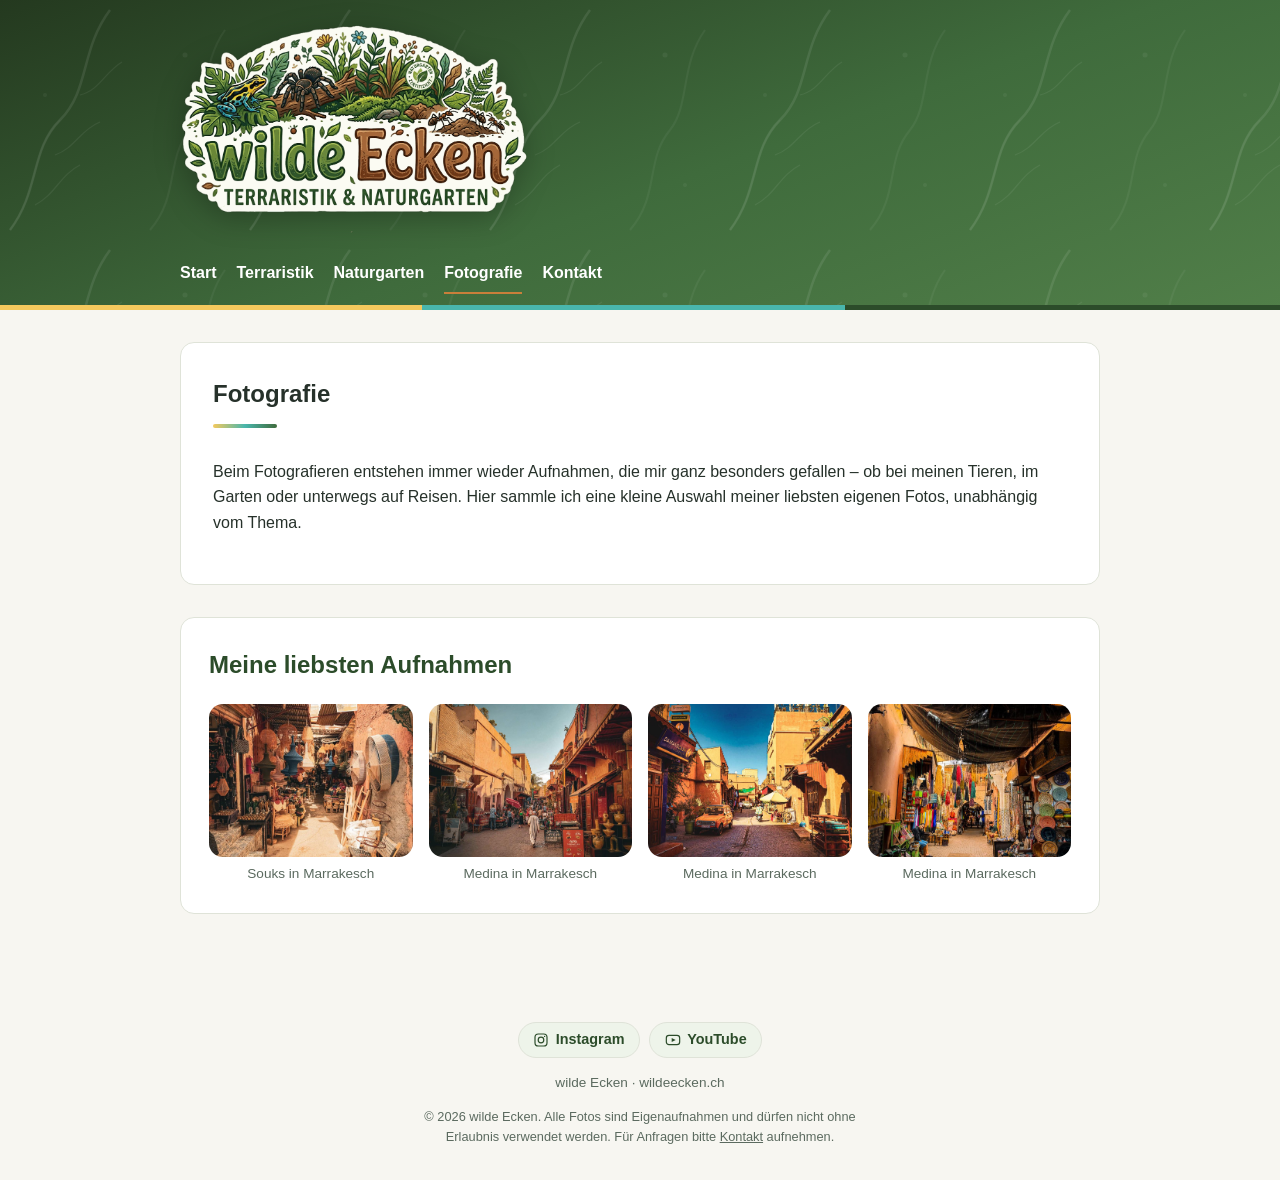
==== fotografie.html @ 487b08b1 "Add fourth Medina in Marrakesch photo, filling the Fotografie gallery Co-Authored-By: Claude Sonnet " ====
<!DOCTYPE html>
<html lang="de">
<head>
  <meta charset="UTF-8">
  <title>Fotografie – wilde Ecken</title>
  <meta name="viewport" content="width=device-width, initial-scale=1.0">
  <meta name="description" content="Eine Auswahl meiner liebsten eigenen Fotos – von Tieren und Pflanzen bis zu Reisen und anderen besonderen Momenten.">
  <link rel="canonical" href="https://wildeecken.ch/fotografie.html">
  <meta property="og:type" content="website">
  <meta property="og:site_name" content="wilde Ecken">
  <meta property="og:locale" content="de_CH">
  <meta property="og:url" content="https://wildeecken.ch/fotografie.html">
  <meta property="og:title" content="Fotografie – wilde Ecken">
  <meta property="og:description" content="Eine Auswahl meiner liebsten eigenen Fotos – von Tieren und Pflanzen bis zu Reisen und anderen besonderen Momenten.">
  <meta property="og:image" content="https://wildeecken.ch/images/og-image.jpg">
  <meta property="og:image:width" content="1200">
  <meta property="og:image:height" content="630">
  <meta name="twitter:card" content="summary_large_image">
  <meta name="twitter:title" content="Fotografie – wilde Ecken">
  <meta name="twitter:description" content="Eine Auswahl meiner liebsten eigenen Fotos – von Tieren und Pflanzen bis zu Reisen und anderen besonderen Momenten.">
  <meta name="twitter:image" content="https://wildeecken.ch/images/og-image.jpg">
  <link rel="stylesheet" href="style.css">
  <script src="lightbox.js" defer></script>
</head>
<body>
  <h1 class="visually-hidden">Fotografie – wilde Ecken: Lieblingsfotos von Tieren, Pflanzen und Naturmomenten</h1>
  <header class="site-header">
    <div class="header-inner">
      <a class="site-logo" href="index.html">
        <img src="images/logo.png" alt="wilde Ecken – Terraristik &amp; Naturgarten">
      </a>
      <nav class="main-nav" aria-label="Hauptnavigation">
        <ul>
          <li><a href="index.html">Start</a></li>
          <li><a href="hobby.html">Terraristik</a></li>
          <li><a href="naturgarten.html">Naturgarten</a></li>
          <li><a href="fotografie.html" aria-current="page">Fotografie</a></li>
          <li><a href="kontakt.html">Kontakt</a></li>
        </ul>
      </nav>
    </div>
  </header>

  <main>
    <section class="hero">
      <h2>Fotografie</h2>
      <p>
        Beim Fotografieren entstehen immer wieder Aufnahmen, die mir ganz
        besonders gefallen – ob bei meinen Tieren, im Garten oder unterwegs
        auf Reisen. Hier sammle ich eine kleine Auswahl meiner liebsten
        eigenen Fotos, unabhängig vom Thema.
      </p>
    </section>

    <section class="content-block">
      <h2>Meine liebsten Aufnahmen</h2>
      <div class="gallery">
        <figure>
          <img src="images/fotografie/foto-1.jpg" alt="Souks in Marrakesch">
          <figcaption>Souks in Marrakesch</figcaption>
        </figure>
        <figure>
          <img src="images/fotografie/foto-2.jpg" alt="Medina in Marrakesch">
          <figcaption>Medina in Marrakesch</figcaption>
        </figure>
        <figure>
          <img src="images/fotografie/foto-3.jpg" alt="Medina in Marrakesch">
          <figcaption>Medina in Marrakesch</figcaption>
        </figure>
        <figure>
          <img src="images/fotografie/foto-4.jpg" alt="Medina in Marrakesch">
          <figcaption>Medina in Marrakesch</figcaption>
        </figure>
      </div>
    </section>
  </main>

  <footer class="site-footer">
    <p class="social-links">
      <a class="badge" href="https://www.instagram.com/boebe83" target="_blank" rel="noopener"><svg class="badge-icon" viewBox="0 0 24 24" width="16" height="16" fill="none" stroke="currentColor" stroke-width="1.8" aria-hidden="true"><rect x="3" y="3" width="18" height="18" rx="5"/><circle cx="12" cy="12" r="4.2"/><circle cx="17.4" cy="6.6" r="1" fill="currentColor" stroke="none"/></svg>Instagram</a>
      <a class="badge" href="https://www.youtube.com/@boebe83" target="_blank" rel="noopener"><svg class="badge-icon" viewBox="0 0 24 24" width="16" height="16" fill="none" stroke="currentColor" stroke-width="1.8" aria-hidden="true"><rect x="2" y="5" width="20" height="14" rx="4"/><path d="M10 9l6 3-6 3z" fill="currentColor" stroke="none"/></svg>YouTube</a>
    </p>
    <p>wilde Ecken · wildeecken.ch</p>
    <p class="copyright-note">© 2026 wilde Ecken. Alle Fotos sind Eigenaufnahmen und dürfen nicht ohne Erlaubnis verwendet werden. Für Anfragen bitte <a href="kontakt.html">Kontakt</a> aufnehmen.</p>
  </footer>
</body>
</html>
---- style.css ----
:root {
  --color-bg: #f7f6f1;
  --color-surface: #ffffff;
  --color-text: #26312a;
  --color-muted: #5b6a5f;
  --color-primary: #3f6b3c;
  --color-primary-dark: #2c4c2a;
  --color-accent: #c97f3a;
  --color-border: #dfe3d8;
  --radius: 14px;
  --max-width: 960px;
}

* {
  box-sizing: border-box;
}

.visually-hidden {
  position: absolute;
  width: 1px;
  height: 1px;
  padding: 0;
  margin: -1px;
  overflow: hidden;
  clip: rect(0, 0, 0, 0);
  white-space: nowrap;
  border: 0;
}

body {
  margin: 0;
  font-family: "Segoe UI", Roboto, Helvetica, Arial, sans-serif;
  background: var(--color-bg);
  color: var(--color-text);
  line-height: 1.6;
}

a {
  color: var(--color-primary-dark);
}

header.site-header {
  position: relative;
  background: linear-gradient(160deg, #24391f 0%, #3f6b3c 55%, #517f49 100%);
  color: #fff;
  overflow: hidden;
  isolation: isolate;
}

header.site-header::before {
  content: "";
  position: absolute;
  inset: 0;
  z-index: 0;
  background-image: url("data:image/svg+xml,%3Csvg%20xmlns%3D%27http%3A//www.w3.org/2000/svg%27%20width%3D%27240%27%20height%3D%27240%27%3E%0A%3Cpath%20d%3D%27M10%20230%20C%2040%20190%2C%2030%20150%2C%2060%20120%20C%2090%2090%2C%2080%2050%2C%20110%2010%27%20stroke%3D%27%23ffffff%27%20stroke-width%3D%272.5%27%20fill%3D%27none%27%20opacity%3D%270.55%27/%3E%0A%3Cpath%20d%3D%27M10%20230%20C%2040%20190%2C%2030%20150%2C%2060%20120%27%20stroke%3D%27%23ffffff%27%20stroke-width%3D%271.5%27%20fill%3D%27none%27%20opacity%3D%270.4%27/%3E%0A%3Cpath%20d%3D%27M35%20205%20C%2055%20195%2C%2060%20175%2C%2080%20165%27%20stroke%3D%27%23ffffff%27%20stroke-width%3D%271.2%27%20fill%3D%27none%27%20opacity%3D%270.4%27/%3E%0A%3Cpath%20d%3D%27M55%20155%20C%2075%20148%2C%2080%20130%2C%20100%20122%27%20stroke%3D%27%23ffffff%27%20stroke-width%3D%271.2%27%20fill%3D%27none%27%20opacity%3D%270.4%27/%3E%0A%3Cpath%20d%3D%27M80%2095%20C%20100%2090%2C%20105%2072%2C%20122%2062%27%20stroke%3D%27%23ffffff%27%20stroke-width%3D%271.2%27%20fill%3D%27none%27%20opacity%3D%270.4%27/%3E%0A%3Cpath%20d%3D%27M150%20230%20C%20180%20195%2C%20165%20160%2C%20190%20130%20C%20210%20105%2C%20200%2065%2C%20225%2030%27%20stroke%3D%27%23ffffff%27%20stroke-width%3D%272%27%20fill%3D%27none%27%20opacity%3D%270.3%27/%3E%0A%3Ccircle%20cx%3D%27185%27%20cy%3D%2755%27%20r%3D%272.5%27%20fill%3D%27%23ffffff%27%20opacity%3D%270.35%27/%3E%0A%3Ccircle%20cx%3D%2745%27%20cy%3D%2795%27%20r%3D%272%27%20fill%3D%27%23ffffff%27%20opacity%3D%270.3%27/%3E%0A%3Ccircle%20cx%3D%27205%27%20cy%3D%27185%27%20r%3D%272%27%20fill%3D%27%23ffffff%27%20opacity%3D%270.3%27/%3E%0A%3C/svg%3E");
  background-size: 240px 240px;
  opacity: 0.16;
  pointer-events: none;
}

header.site-header::after {
  content: "";
  position: absolute;
  left: 0;
  right: 0;
  bottom: 0;
  height: 5px;
  background: linear-gradient(90deg, #f4c95d 0%, #f4c95d 33%, #49b6ac 33%, #49b6ac 66%, #2c4c2a 66%);
}

.header-inner {
  position: relative;
  z-index: 1;
  max-width: var(--max-width);
  margin: 0 auto;
  padding: 1.5rem 1.25rem 1rem;
}

.site-logo {
  display: inline-block;
  margin: 0 0 0.75rem;
}

.site-logo img {
  display: block;
  height: 210px;
  width: auto;
  filter: drop-shadow(0 6px 14px rgba(0, 0, 0, 0.25));
}

nav.main-nav ul {
  list-style: none;
  display: flex;
  flex-wrap: wrap;
  gap: 0.5rem 1.25rem;
  margin: 0;
  padding: 0;
}

nav.main-nav a {
  display: inline-block;
  padding: 0.4rem 0;
  color: #fff;
  text-decoration: none;
  font-weight: 600;
  border-bottom: 2px solid transparent;
}

nav.main-nav a:hover,
nav.main-nav a[aria-current="page"] {
  border-bottom-color: var(--color-accent);
}

main {
  max-width: var(--max-width);
  margin: 0 auto;
  padding: 2rem 1.25rem 3rem;
}

body.home {
  background-color: var(--color-bg);
  background-image:
    radial-gradient(circle at 8% 15%, rgba(244, 201, 93, 0.28), transparent 42%),
    radial-gradient(circle at 92% 12%, rgba(73, 182, 172, 0.24), transparent 46%),
    radial-gradient(circle at 85% 85%, rgba(63, 107, 60, 0.2), transparent 48%),
    radial-gradient(circle at 10% 88%, rgba(224, 112, 58, 0.16), transparent 42%);
  background-attachment: fixed;
}

.hero {
  position: relative;
  background: var(--color-surface);
  border: 1px solid var(--color-border);
  border-radius: var(--radius);
  padding: 2rem;
  margin-bottom: 2rem;
}

.hero h2 {
  margin-top: 0;
  padding-bottom: 0.7rem;
}

.hero h2::after {
  content: "";
  display: block;
  width: 64px;
  height: 4px;
  margin-top: 0.65rem;
  border-radius: 2px;
  background: linear-gradient(90deg, #f4c95d, #49b6ac, #3f6b3c);
}

.card-grid {
  display: grid;
  grid-template-columns: repeat(auto-fit, minmax(240px, 1fr));
  gap: 1.5rem;
  margin: 2rem 0;
}

.card {
  background: var(--color-surface);
  border: 1px solid var(--color-border);
  border-radius: var(--radius);
  padding: 0;
  overflow: hidden;
  text-decoration: none;
  color: var(--color-text);
  display: block;
  transition: transform 0.15s ease, box-shadow 0.15s ease;
}

.card-image {
  display: block;
  width: 100%;
  aspect-ratio: 16 / 9;
  object-fit: cover;
  object-position: center top;
}

.card-hobby .card-image {
  object-position: center bottom;
}

.card-body {
  padding: 1.5rem;
  border-top: 3px solid var(--card-accent, var(--color-accent));
}

.card-body h3 {
  display: flex;
  align-items: center;
  gap: 0.5rem;
}

.card-body h3::before {
  content: "";
  display: inline-block;
  width: 10px;
  height: 10px;
  flex-shrink: 0;
  border-radius: 50%;
  background: var(--card-accent, var(--color-accent));
}

.card-hobby {
  --card-accent: #e0703a;
}

.card-naturgarten {
  --card-accent: #2f8f86;
}

.card-fotografie {
  --card-accent: #c9972e;
}

.card-hobby:hover {
  box-shadow: 0 10px 24px rgba(224, 112, 58, 0.25);
}

.card-naturgarten:hover {
  box-shadow: 0 10px 24px rgba(47, 143, 134, 0.25);
}

.card-fotografie:hover {
  box-shadow: 0 10px 24px rgba(201, 151, 46, 0.25);
}

.card:hover {
  transform: translateY(-2px);
  box-shadow: 0 8px 20px rgba(43, 61, 45, 0.12);
}

.card h3 {
  margin-top: 0;
  color: var(--color-primary-dark);
}

section.content-block {
  background: var(--color-surface);
  border: 1px solid var(--color-border);
  border-radius: var(--radius);
  padding: 1.75rem;
  margin-bottom: 1.75rem;
}

section.content-block h2 {
  margin-top: 0;
  color: var(--color-primary-dark);
}

.badge {
  display: inline-flex;
  align-items: center;
  gap: 0.4rem;
  background: #eef4ea;
  color: var(--color-primary-dark);
  border: 1px solid var(--color-border);
  border-radius: 999px;
  padding: 0.35rem 0.9rem;
  font-size: 0.9rem;
  font-weight: 600;
  margin-bottom: 1rem;
  text-decoration: none;
}

.badge-icon {
  flex-shrink: 0;
}

a.badge:hover,
a.badge:focus-visible {
  background: #e3ecdd;
  border-color: var(--color-primary);
}

.species-label {
  margin: 1rem 0 0.5rem;
  font-weight: 600;
  font-size: 0.9rem;
  color: var(--color-muted);
  text-transform: uppercase;
  letter-spacing: 0.03em;
}

.species-list {
  list-style: none;
  display: flex;
  flex-wrap: wrap;
  gap: 0.5rem 0.6rem;
  margin: 0 0 0.5rem;
  padding: 0;
}

.species-list li {
  background: var(--color-bg);
  border: 1px solid var(--color-border);
  border-radius: 999px;
  padding: 0.35rem 0.9rem;
  font-size: 0.9rem;
  color: var(--color-primary-dark);
}

.gallery {
  display: grid;
  grid-template-columns: repeat(auto-fill, minmax(180px, 1fr));
  gap: 1rem;
  margin-top: 1rem;
  align-items: start;
}

.gallery-placeholder {
  aspect-ratio: 4 / 3;
  border: 2px dashed var(--color-border);
  border-radius: var(--radius);
  display: flex;
  align-items: center;
  justify-content: center;
  text-align: center;
  padding: 0.75rem;
  color: var(--color-muted);
  font-size: 0.85rem;
  background: repeating-linear-gradient(
    45deg,
    #f0efe9,
    #f0efe9 10px,
    #e9e8e0 10px,
    #e9e8e0 20px
  );
}

.gallery img {
  width: 100%;
  aspect-ratio: 4 / 3;
  object-fit: cover;
  border-radius: var(--radius);
  display: block;
}

.gallery figure {
  margin: 0;
}

.gallery figcaption {
  margin-top: 0.4rem;
  text-align: center;
  font-size: 0.85rem;
  color: var(--color-muted);
}

.lightbox {
  display: none;
  position: fixed;
  inset: 0;
  z-index: 100;
  background: rgba(20, 26, 20, 0.92);
  padding: 2rem 1.25rem;
  align-items: center;
  justify-content: center;
  flex-direction: column;
  gap: 0.75rem;
}

.lightbox.is-open {
  display: flex;
}

.lightbox-image {
  max-width: 100%;
  max-height: 80vh;
  object-fit: contain;
  border-radius: var(--radius);
}

.lightbox-caption {
  color: #f2f4ef;
  font-size: 0.95rem;
  margin: 0;
  text-align: center;
}

.lightbox-close {
  position: absolute;
  top: 1rem;
  right: 1.25rem;
  background: rgba(255, 255, 255, 0.12);
  color: #fff;
  border: none;
  border-radius: 999px;
  width: 2.5rem;
  height: 2.5rem;
  font-size: 1.5rem;
  line-height: 1;
  cursor: pointer;
}

.lightbox-close:hover,
.lightbox-close:focus-visible {
  background: rgba(255, 255, 255, 0.24);
}

.lightbox-nav {
  position: absolute;
  top: 50%;
  transform: translateY(-50%);
  background: rgba(255, 255, 255, 0.12);
  color: #fff;
  border: none;
  border-radius: 999px;
  width: 2.75rem;
  height: 2.75rem;
  font-size: 1.1rem;
  line-height: 1;
  cursor: pointer;
  display: flex;
  align-items: center;
  justify-content: center;
}

.lightbox-nav:hover,
.lightbox-nav:focus-visible {
  background: rgba(255, 255, 255, 0.24);
}

.lightbox-nav[hidden] {
  display: none;
}

.lightbox-prev {
  left: 0.75rem;
}

.lightbox-next {
  right: 0.75rem;
}

.contact-form {
  display: flex;
  flex-direction: column;
  gap: 1.25rem;
  max-width: 480px;
}

.form-field {
  display: flex;
  flex-direction: column;
  gap: 0.4rem;
}

.form-field label {
  font-weight: 600;
  color: var(--color-primary-dark);
  font-size: 0.95rem;
}

.form-field input,
.form-field textarea {
  font: inherit;
  padding: 0.65rem 0.8rem;
  border: 1px solid var(--color-border);
  border-radius: 10px;
  background: var(--color-bg);
  color: var(--color-text);
  resize: vertical;
}

.form-field input:focus,
.form-field textarea:focus {
  outline: 2px solid var(--color-primary);
  outline-offset: 1px;
}

.button-primary {
  align-self: flex-start;
  font: inherit;
  font-weight: 600;
  background: var(--color-primary);
  color: #fff;
  border: none;
  border-radius: 999px;
  padding: 0.75rem 1.75rem;
  cursor: pointer;
  transition: background 0.15s ease, transform 0.15s ease;
}

.button-primary:hover {
  background: var(--color-primary-dark);
  transform: translateY(-1px);
}

.form-hint {
  margin: 0;
  font-size: 0.85rem;
  color: var(--color-muted);
}

footer.site-footer {
  text-align: center;
  color: var(--color-muted);
  font-size: 0.85rem;
  padding: 2rem 1.25rem;
}

footer.site-footer .social-links {
  display: flex;
  justify-content: center;
  gap: 0.6rem;
  margin: 0 0 0.75rem;
}

footer.site-footer .social-links .badge {
  margin-bottom: 0;
}

footer.site-footer .copyright-note {
  margin: 0.5rem 0 0;
  font-size: 0.8rem;
  max-width: 480px;
  margin-left: auto;
  margin-right: auto;
}

footer.site-footer .copyright-note a {
  color: inherit;
  text-decoration: underline;
}
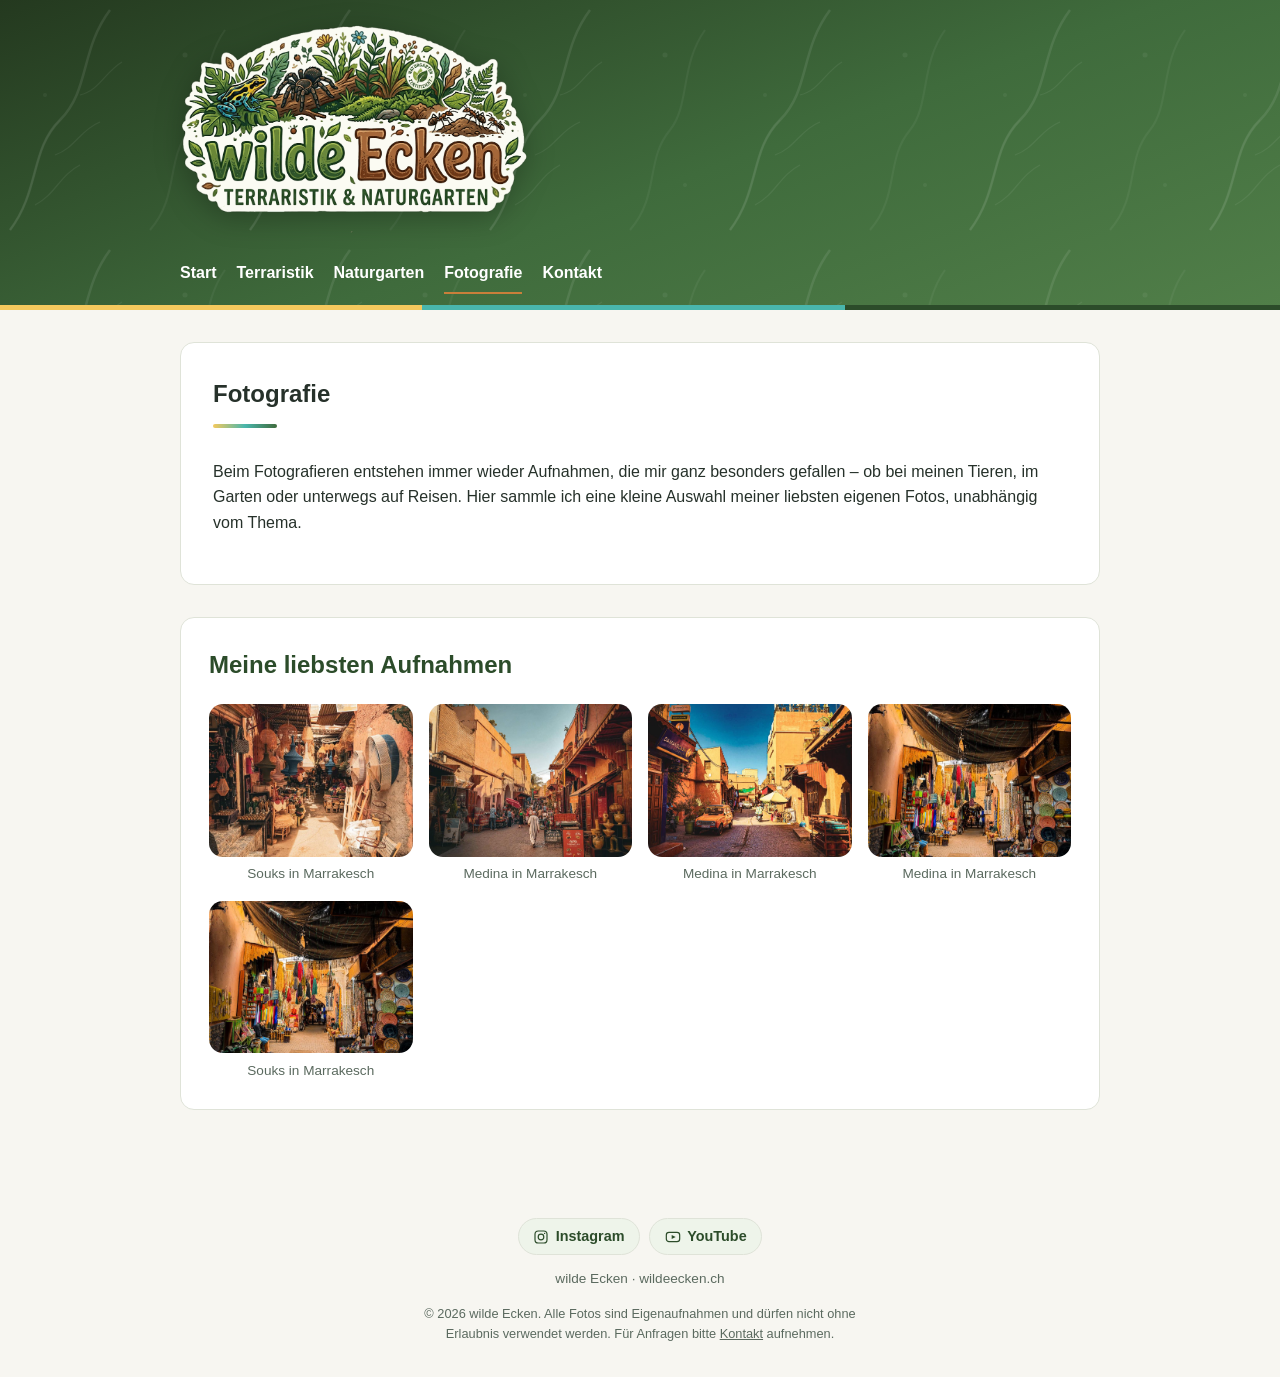
==== commit 51e49d25: "Add second Souks in Marrakesch photo to Fotografie gallery Co-Authored-By: Claude Sonnet 5 <noreply@" ====
--- a/fotografie.html
+++ b/fotografie.html
@@ -71,6 +71,10 @@
           <img src="images/fotografie/foto-4.jpg" alt="Medina in Marrakesch">
           <figcaption>Medina in Marrakesch</figcaption>
         </figure>
+        <figure>
+          <img src="images/fotografie/foto-5.jpg" alt="Souks in Marrakesch">
+          <figcaption>Souks in Marrakesch</figcaption>
+        </figure>
       </div>
     </section>
   </main>
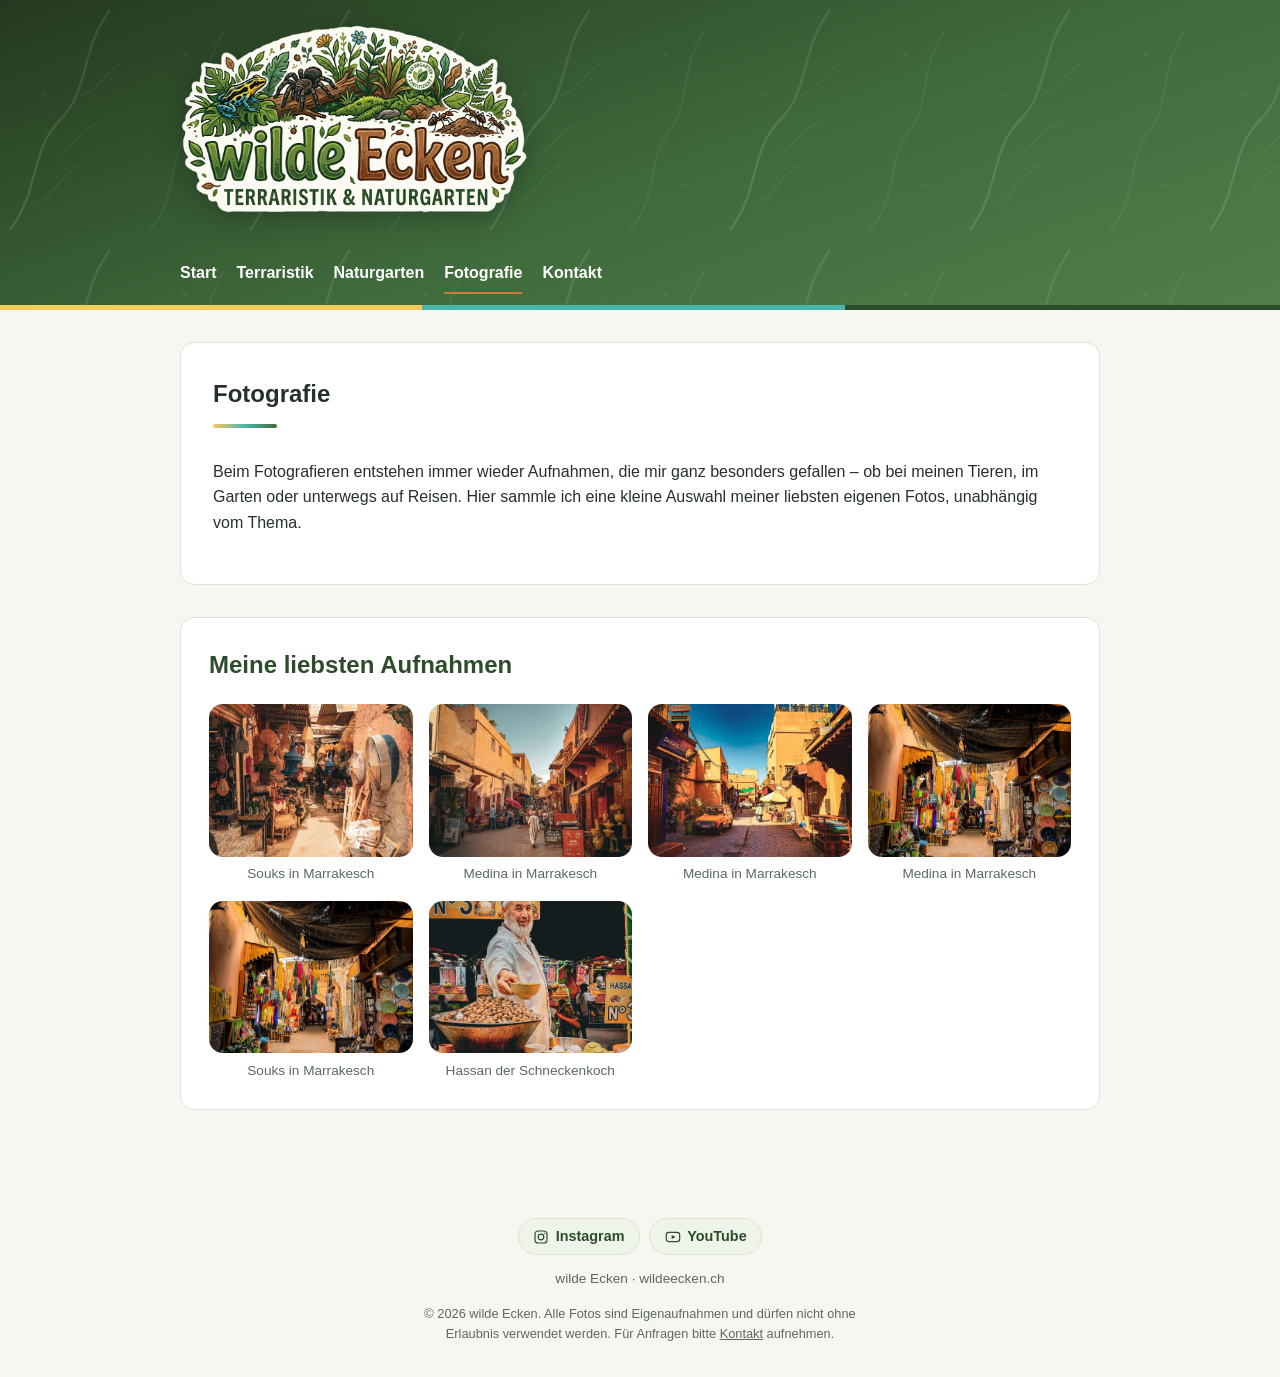
==== commit a71c45d7: "Add Hassan der Schneckenkoch photo to Fotografie gallery Co-Authored-By: Claude Sonnet 5 <noreply@an" ====
--- a/fotografie.html
+++ b/fotografie.html
@@ -75,6 +75,10 @@
           <img src="images/fotografie/foto-5.jpg" alt="Souks in Marrakesch">
           <figcaption>Souks in Marrakesch</figcaption>
         </figure>
+        <figure>
+          <img src="images/fotografie/foto-6.jpg" alt="Hassan der Schneckenkoch auf dem Markt in Marrakesch">
+          <figcaption>Hassan der Schneckenkoch</figcaption>
+        </figure>
       </div>
     </section>
   </main>
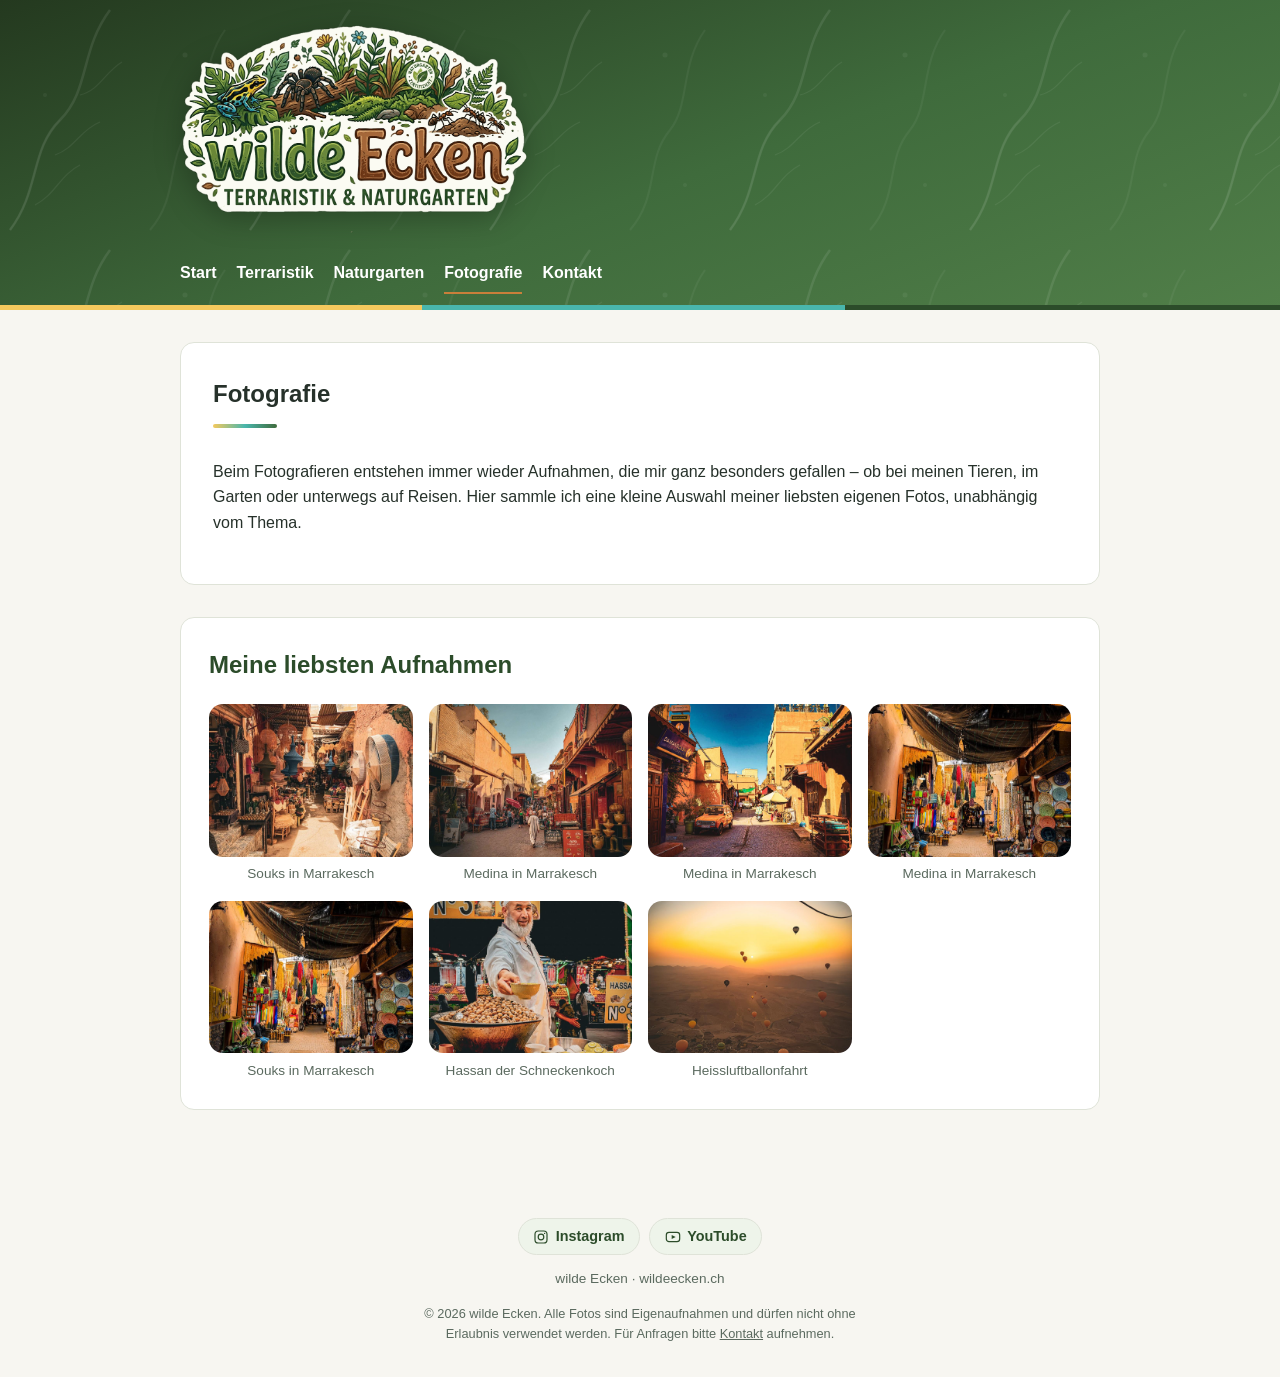
==== commit 47f580c0: "Add hot air balloon sunrise photo to Fotografie gallery Co-Authored-By: Claude Sonnet 5 <noreply@ant" ====
--- a/fotografie.html
+++ b/fotografie.html
@@ -79,6 +79,10 @@
           <img src="images/fotografie/foto-6.jpg" alt="Hassan der Schneckenkoch auf dem Markt in Marrakesch">
           <figcaption>Hassan der Schneckenkoch</figcaption>
         </figure>
+        <figure>
+          <img src="images/fotografie/foto-7.jpg" alt="Heissluftballons bei Sonnenaufgang über Marrakesch">
+          <figcaption>Heissluftballonfahrt</figcaption>
+        </figure>
       </div>
     </section>
   </main>
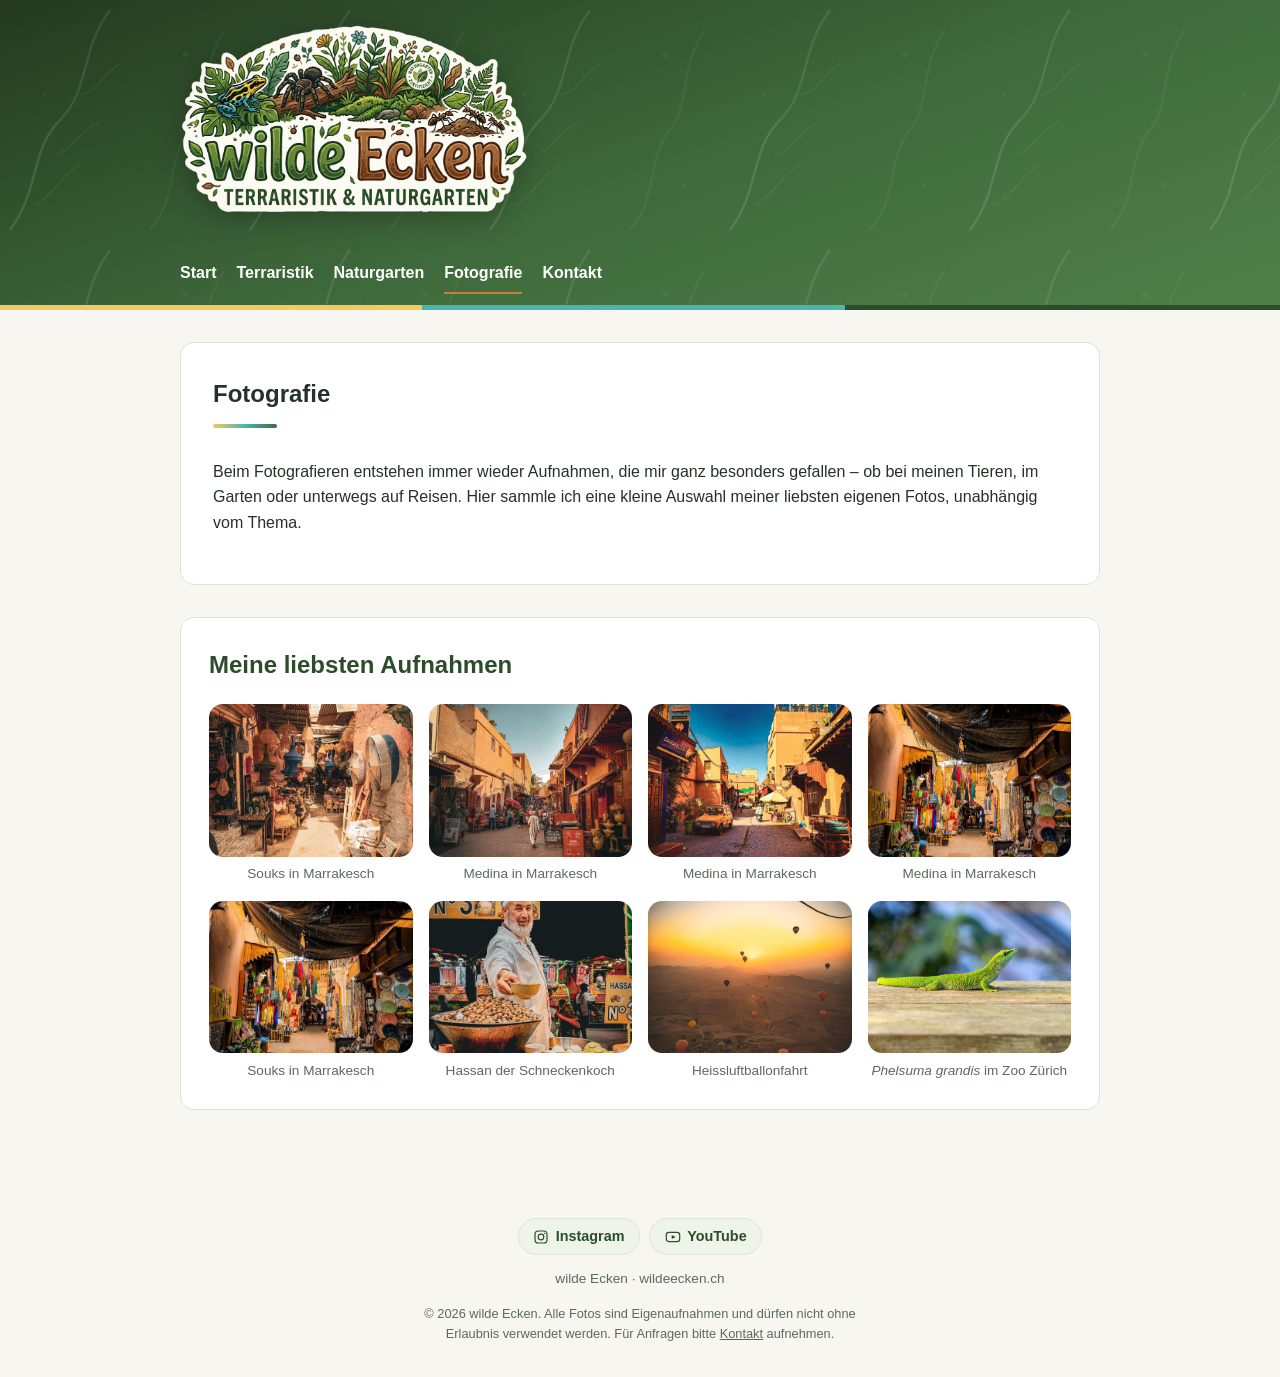
==== commit db558a97: "Add Phelsuma grandis photo to Fotografie gallery Co-Authored-By: Claude Sonnet 5 <noreply@anthropic." ====
--- a/fotografie.html
+++ b/fotografie.html
@@ -83,6 +83,10 @@
           <img src="images/fotografie/foto-7.jpg" alt="Heissluftballons bei Sonnenaufgang über Marrakesch">
           <figcaption>Heissluftballonfahrt</figcaption>
         </figure>
+        <figure>
+          <img src="images/fotografie/foto-8.jpg" alt="Phelsuma grandis im Zoo Zürich">
+          <figcaption><em>Phelsuma grandis</em> im Zoo Zürich</figcaption>
+        </figure>
       </div>
     </section>
   </main>
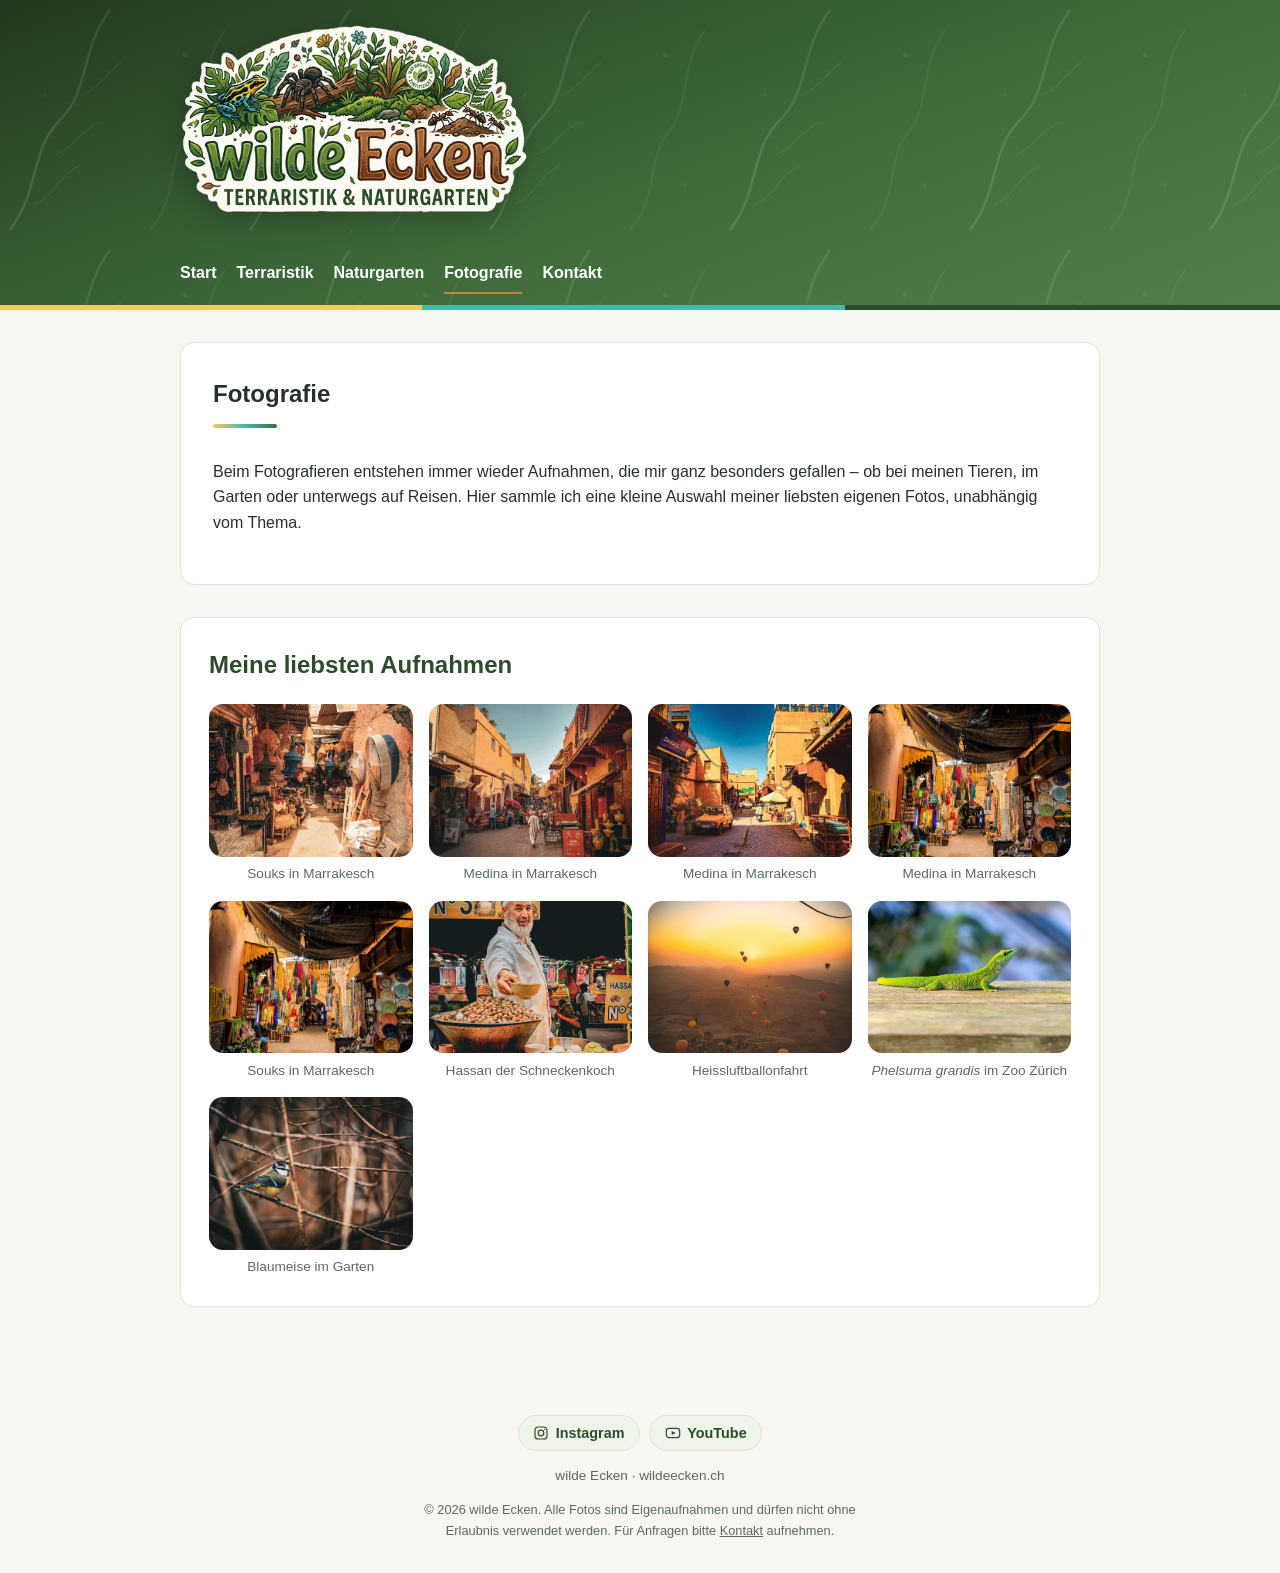
==== commit 3de367ca: "Add Blaumeise im Garten photo to Fotografie gallery Co-Authored-By: Claude Sonnet 5 <noreply@anthrop" ====
--- a/fotografie.html
+++ b/fotografie.html
@@ -87,6 +87,10 @@
           <img src="images/fotografie/foto-8.jpg" alt="Phelsuma grandis im Zoo Zürich">
           <figcaption><em>Phelsuma grandis</em> im Zoo Zürich</figcaption>
         </figure>
+        <figure>
+          <img src="images/fotografie/foto-9.jpg" alt="Blaumeise im Garten auf einem Ast">
+          <figcaption>Blaumeise im Garten</figcaption>
+        </figure>
       </div>
     </section>
   </main>
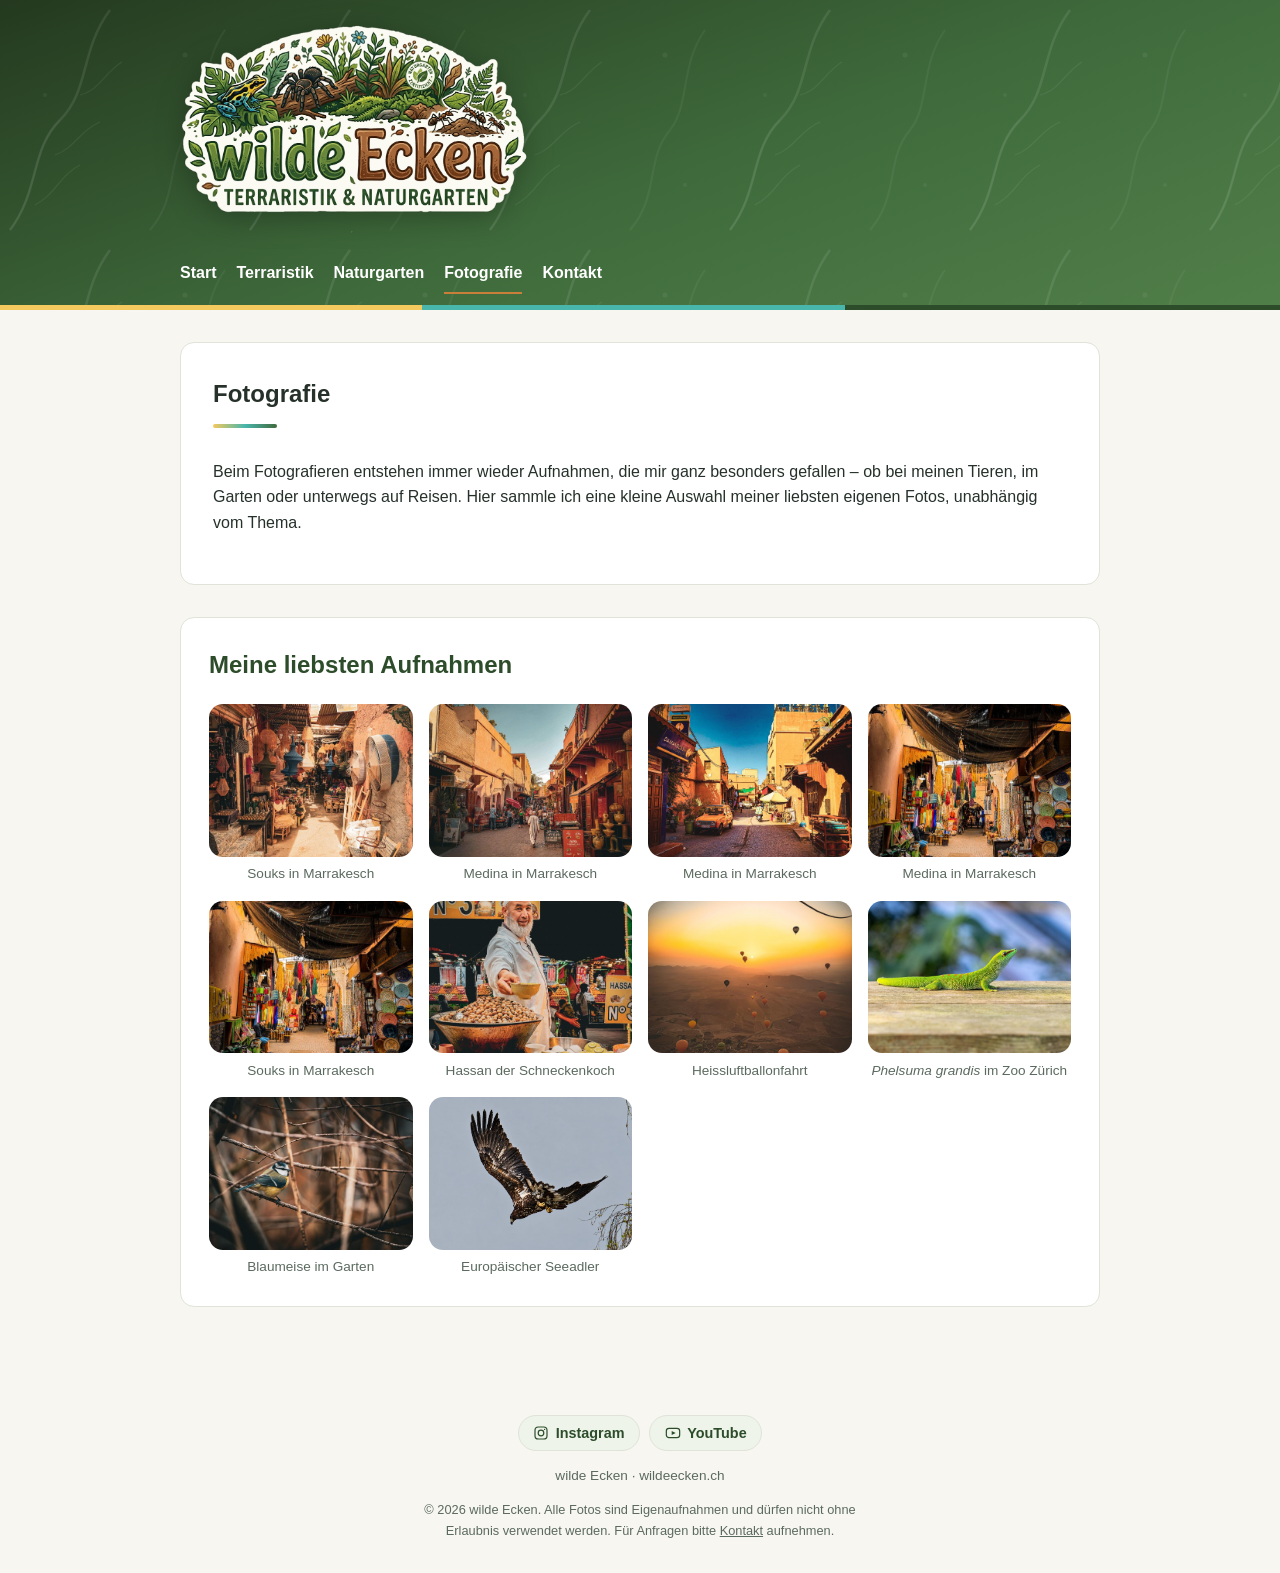
==== commit 2e8a1e9f: "Add europäischer Seeadler photo to Fotografie gallery Co-Authored-By: Claude Opus 5.5 <noreply@anthr" ====
--- a/fotografie.html
+++ b/fotografie.html
@@ -91,6 +91,10 @@
           <img src="images/fotografie/foto-9.jpg" alt="Blaumeise im Garten auf einem Ast">
           <figcaption>Blaumeise im Garten</figcaption>
         </figure>
+        <figure>
+          <img src="images/fotografie/foto-10.jpg" alt="Junger europäischer Seeadler im Flug">
+          <figcaption>Europäischer Seeadler</figcaption>
+        </figure>
       </div>
     </section>
   </main>
